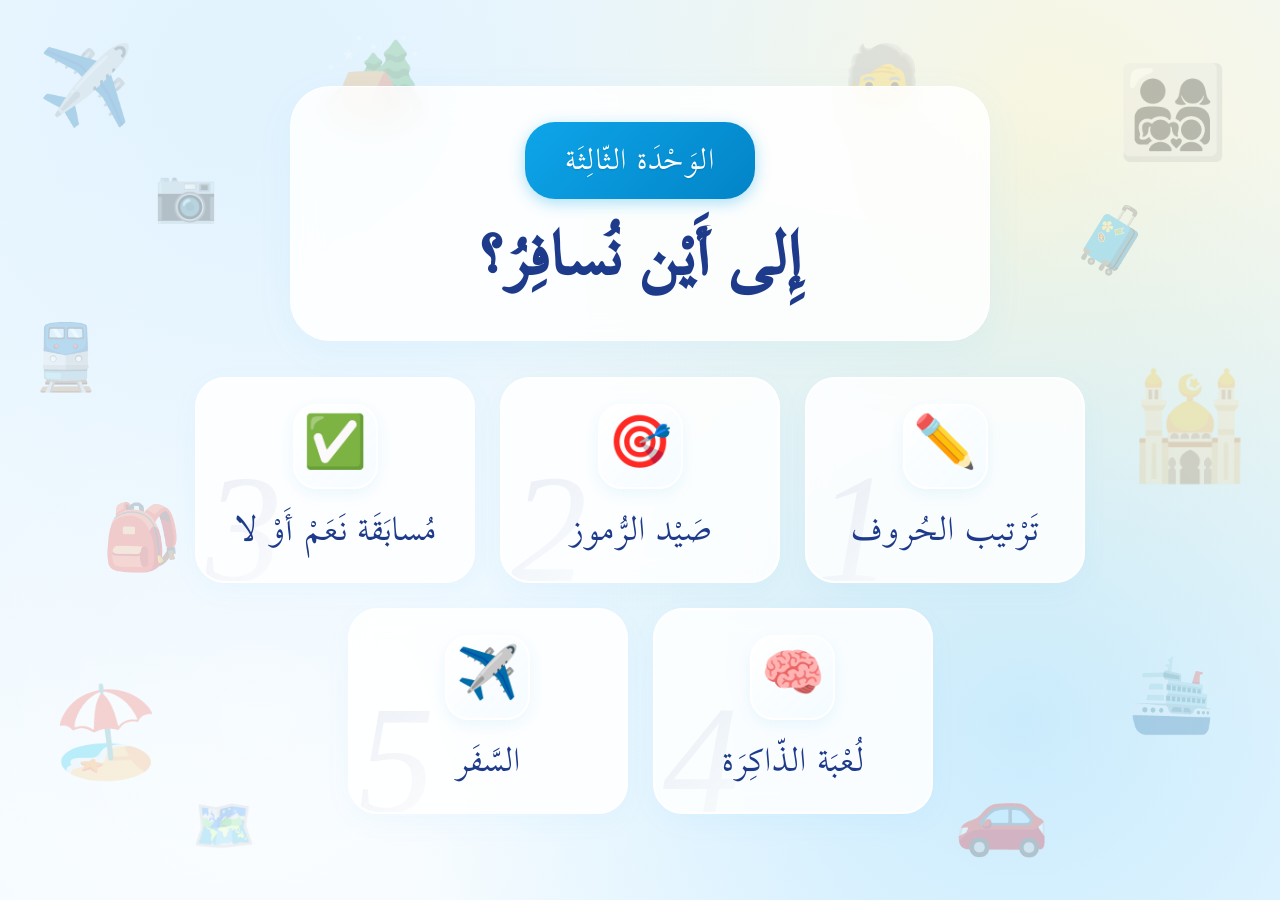
==== index.html @ 49204152 "Add files via upload" ====
<!DOCTYPE html>
<html lang="ar" dir="rtl">
<head>
    <meta charset="UTF-8">
    <meta name="viewport" content="width=device-width, initial-scale=1.0, maximum-scale=1.0, user-scalable=no">
    <title>إِلى أَيْن نُسافِرُ؟ - أَلْعاب</title>
    <style>
        @font-face { 
            font-family: 'Arakom'; 
            src: url('arakom.ttf') format('truetype'); 
        }
        
        :root {
            --primary: #1e3a8a; 
            --secondary: #0ea5e9; 
            --accent: #f59e0b; 
            --text-main: #1e293b;
        }

        * { 
            box-sizing: border-box; 
            margin: 0;
            padding: 0;
        }

        /* SEYAHAT KONSEPTİ */
        body {
            font-family: 'Arakom', 'Segoe UI', Tahoma, sans-serif; 
            background-color: #f0f9ff;
            background-image: 
                radial-gradient(circle at 20% 10%, rgba(224, 242, 254, 0.9) 0%, transparent 60%),
                radial-gradient(circle at 80% 80%, rgba(186, 230, 253, 0.7) 0%, transparent 50%),
                radial-gradient(circle at 80% 20%, rgba(254, 243, 199, 0.6) 0%, transparent 50%), 
                radial-gradient(circle at 20% 80%, rgba(255, 255, 255, 0.8) 0%, transparent 50%);
            background-attachment: fixed;
            color: var(--text-main); 
            min-height: 100vh; 
            display: flex;
            flex-direction: column; 
            align-items: center; 
            justify-content: center; 
            padding: 2vh 2vw; /* Boşluklar mobilde daha dar olması için kısıldı */
            overflow-x: hidden; 
            position: relative;
        }

        /* --- ARKA PLAN SAYDAM EMOJİLER (KENARLARA İTİLDİ VE DAHA GÖRÜNÜR YAPILDI) --- */
        .floating-emojis {
            position: fixed;
            top: 0; left: 0; 
            width: 100vw; height: 100vh;
            pointer-events: none; 
            z-index: -2;
            overflow: hidden;
        }

        .floating-emojis span {
            position: absolute;
            opacity: 0.25; 
            animation: float ease-in-out infinite alternate;
        }

        @keyframes float {
            0% { transform: translateY(0) rotate(0deg) scale(1); }
            100% { transform: translateY(-25px) rotate(12deg) scale(1.05); }
        }

        /* Agresif küçülen seyahat emojileri */
        .em-1 { top: 4%; left: 3%; font-size: clamp(2.5rem, 6vw, 5rem); animation-duration: 12s; animation-delay: 0s; } /* Uçak */
        .em-2 { top: 6%; right: 4%; font-size: clamp(3rem, 7vw, 6rem); animation-duration: 15s; animation-delay: -2s; } /* Aile */
        .em-3 { top: 35%; left: 2%; font-size: clamp(2rem, 5vw, 4.5rem); animation-duration: 14s; animation-delay: -5s; } /* Tren */
        .em-4 { top: 40%; right: 2%; font-size: clamp(3.5rem, 8vw, 6.5rem); animation-duration: 18s; animation-delay: -3s; } /* Cami/Mekan */
        .em-5 { top: 75%; left: 4%; font-size: clamp(3rem, 7vw, 5.5rem); animation-duration: 13s; animation-delay: -7s; } /* Plaj */
        .em-6 { top: 72%; right: 5%; font-size: clamp(2.5rem, 6vw, 4.5rem); animation-duration: 16s; animation-delay: -1s; } /* Gemi */
        .em-7 { top: 18%; left: 12%; font-size: clamp(1.8rem, 4vw, 3.5rem); animation-duration: 11s; animation-delay: -4s; } /* Kamera */
        .em-8 { top: 22%; right: 10%; font-size: clamp(2rem, 5vw, 4rem); animation-duration: 17s; animation-delay: -6s; } /* Valiz */
        .em-9 { top: 88%; left: 15%; font-size: clamp(1.8rem, 4vw, 3.5rem); animation-duration: 14s; animation-delay: -2s; } /* Harita */
        .em-10 { top: 85%; right: 18%; font-size: clamp(2.5rem, 6vw, 5rem); animation-duration: 19s; animation-delay: -8s; } /* Araba */
        .em-11 { top: 3%; left: 25%; font-size: clamp(3rem, 7vw, 5.5rem); animation-duration: 15s; animation-delay: -3s; } /* Dağ/Kamp */
        .em-12 { top: 4%; right: 28%; font-size: clamp(2rem, 5vw, 4.5rem); animation-duration: 12s; animation-delay: -9s; } /* Dede/Nine */
        .em-13 { top: 55%; left: 8%; font-size: clamp(2rem, 5vw, 4rem); animation-duration: 16s; animation-delay: -5s; } /* Sırt Çantası */

        .main-container {
            width: 100%;
            max-width: 950px; /* 3 kartın rahat sığması için 850'den 950'ye çıkarıldı */
            display: flex;
            flex-direction: column;
            align-items: center;
            gap: clamp(15px, 4vh, 45px);
            z-index: 10;
        }

        .header { 
            text-align: center; 
            background: rgba(255, 255, 255, 0.85); 
            backdrop-filter: blur(15px);
            -webkit-backdrop-filter: blur(15px);
            padding: clamp(15px, 4vw, 35px) clamp(15px, 6vw, 60px);
            border-radius: 40px;
            border: 1px solid rgba(255, 255, 255, 0.9);
            box-shadow: 0 10px 40px rgba(14, 165, 233, 0.05);
            width: 100%;
            max-width: 700px;
            position: relative;
        }

        /* --- BÜYÜTÜLMÜŞ ÜNİTE ROZETİ --- */
        .unit-badge {
            display: inline-block;
            background: linear-gradient(135deg, var(--secondary), #0284c7);
            color: white;
            padding: clamp(8px, 2vw, 12px) clamp(20px, 5vw, 40px); /* Daha dolgun */
            border-radius: 30px;
            font-size: clamp(1.4rem, 4vw, 2.2rem); /* Çok daha büyük font */
            font-weight: normal;
            margin-bottom: 15px;
            box-shadow: 0 4px 15px rgba(14, 165, 233, 0.35);
            letter-spacing: 0.5px;
            text-shadow: 0 1px 2px rgba(0,0,0,0.1);
        }

        .header h1 { 
            font-size: clamp(1.8rem, 7vw, 4.5rem); /* Minimum boyut agresif küçültüldü */
            color: var(--primary); 
            line-height: 1.2;
            margin-bottom: 5px;
        }

        .header p { 
            color: var(--text-main); 
            font-size: clamp(0.9rem, 4vw, 1.6rem); 
            opacity: 0.8;
        }

        /* Kartlar İçin Agresif Esnek Izgara */
        .grid-container {
            display: flex;
            flex-wrap: wrap; 
            justify-content: center; 
            align-items: stretch;
            width: 100%;
            gap: clamp(10px, 3vw, 25px); /* Mobilde kartlar arası boşluk kısıldı */
        }

        .game-card {
            position: relative;
            overflow: hidden; 
            background: rgba(255, 255, 255, 0.85); 
            backdrop-filter: blur(12px);
            -webkit-backdrop-filter: blur(12px);
            border: 2px solid rgba(255, 255, 255, 1);
            border-radius: clamp(20px, 4vw, 30px); 
            padding: clamp(10px, 4vw, 25px); 
            text-align: center;
            text-decoration: none; 
            color: var(--primary); 
            display: flex;
            flex-direction: column; 
            align-items: center;
            justify-content: center;
            box-shadow: 0 8px 30px rgba(14, 165, 233, 0.04);
            transition: all 0.4s cubic-bezier(0.25, 0.8, 0.25, 1);
            
            /* --- YENİ EKLENEN/DEĞİŞEN KISIM --- */
            flex: 0 0 30%; /* Kartların esnemesini durdurup ilk satıra tam 3 adet sığdırır */
            max-width: 280px; /* Kartın aşırı büyümesini engeller */
            min-width: 200px; /* Kartın aşırı küçülmesini engeller */
            /* --------------------------------- */

            min-height: clamp(120px, 18vh, 190px);
            z-index: 1;
        }

        .game-card::before {
            content: attr(data-num);
            position: absolute;
            bottom: -5%;
            left: 3%; 
            font-size: clamp(4rem, 12vw, 10rem); /* Dev rakamlar mobilde hızla küçülür */
            font-family: 'Georgia', 'Times New Roman', serif;
            font-style: italic;
            font-weight: 500;
            background: linear-gradient(135deg, rgba(30, 58, 138, 0.08), rgba(30, 58, 138, 0.01));
            -webkit-background-clip: text;
            -webkit-text-fill-color: transparent;
            z-index: -1; 
            line-height: 0.8;
            pointer-events: none;
            transition: all 0.5s ease;
        }

        .game-card:hover { 
            transform: translateY(-10px) scale(1.02); 
            background: rgba(255, 255, 255, 1);
            box-shadow: 0 15px 40px rgba(14, 165, 233, 0.15);
            border-color: rgba(14, 165, 233, 0.4);
        }

        .game-card:hover::before {
            transform: translateY(-15px) scale(1.05) rotate(-5deg);
            background: linear-gradient(135deg, rgba(14, 165, 233, 0.2), rgba(14, 165, 233, 0.05));
            -webkit-background-clip: text;
            -webkit-text-fill-color: transparent;
        }

        .icon-circle {
            width: clamp(45px, 10vw, 85px); /* Mobilde ikon kutusu iyice küçülür */
            height: clamp(45px, 10vw, 85px); 
            background: linear-gradient(135deg, rgba(255,255,255,0.9), rgba(240, 249, 255, 0.6));
            border: 2px solid rgba(255,255,255,1);
            border-radius: clamp(15px, 4vw, 24px); 
            display: flex; 
            align-items: center;
            justify-content: center; 
            margin-bottom: clamp(8px, 2vw, 15px); 
            font-size: clamp(1.6rem, 5vw, 3.2rem); /* İkon boyutu agresif küçülür */
            box-shadow: 0 5px 15px rgba(14, 165, 233, 0.08);
            transition: transform 0.4s cubic-bezier(0.34, 1.56, 0.64, 1);
        }

        .game-card:hover .icon-circle {
            transform: scale(1.15) rotate(8deg);
            background: rgba(255, 255, 255, 1);
            border-color: var(--secondary);
        }

        .game-card h2 { 
            font-size: clamp(0.95rem, 8vw, 2.5rem); /* Mobilde başlık daha hızlı küçülür */
            font-weight: normal;
            line-height: 1.3;
        }

        /* MOBİL EKRANLAR */
        @media (max-width: 768px) {
            .game-card { 
                flex-basis: calc(50% - 10px);
            }
            .game-card::before {
                bottom: -8%;
            }
        }

        /* ÇOK DAR EKRANLAR */
        @media (max-width: 400px) {
            .game-card {
                flex-basis: 100%;
                max-width: 100%;
                min-height: 80px;
                flex-direction: row; 
                gap: 12px;
                padding: 12px 15px;
                justify-content: flex-start;
                text-align: right;
            }
            .icon-circle {
                margin-bottom: 0;
                flex-shrink: 0;
                width: 45px;
                height: 45px;
                font-size: 1.5rem;
                border-radius: 14px;
            }
            .game-card h2 {
                margin-top: 0;
                font-size: 1rem;
            }
            .game-card::before {
                left: 5%;
                bottom: -25%;
                font-size: 4.5rem;
            }
        }
    </style>
</head>
<body>

    <!-- Arka Plan Saydam Emojiler -->
    <div class="floating-emojis">
        <span class="em-1">✈️</span>
        <span class="em-2">👨‍👩‍👧‍👦</span>
        <span class="em-3">🚆</span>
        <span class="em-4">🕌</span>
        <span class="em-5">🏖️</span>
        <span class="em-6">🛳️</span>
        <span class="em-7">📷</span>
        <span class="em-8">🧳</span>
        <span class="em-9">🗺️</span>
        <span class="em-10">🚗</span>
        <span class="em-11">🏕️</span>
        <span class="em-12">🧓</span>
        <span class="em-13">🎒</span>
    </div>

    <div class="main-container">
        <div class="header">
            <span class="unit-badge">الوَحْدَة الثّالِثَة</span>
            <h1>إِلى أَيْن نُسافِرُ؟</h1>
        </div>

        <div class="grid-container">

            <a href="yaz.html" class="game-card" data-num="1">
                <div class="icon-circle">✏️</div>
                <h2> تَرْتيب الحُروف</h2>
            </a>

            <a href="kelime.html" class="game-card" data-num="2">
                <div class="icon-circle">🎯</div>
                <h2>صَيْد الرُّموز</h2>
            </a>


            <a href="evethayir.html" class="game-card" data-num="3">
                <div class="icon-circle">✅</div>
                <h2>مُسابَقَة نَعَمْ أَوْ لا</h2>
             </a>

             <a href="hafizakarti.html" class="game-card" data-num="4">
                <div class="icon-circle">🧠</div>
                <h2>لُعْبَة الذّاكِرَة</h2>
            </a>

             <a href="seyahat.html" class="game-card" data-num="5">
                <div class="icon-circle">✈️</div>
                <h2>السَّفَر</h2>
            </a>

        </div>
    </div>

</body>
</html>
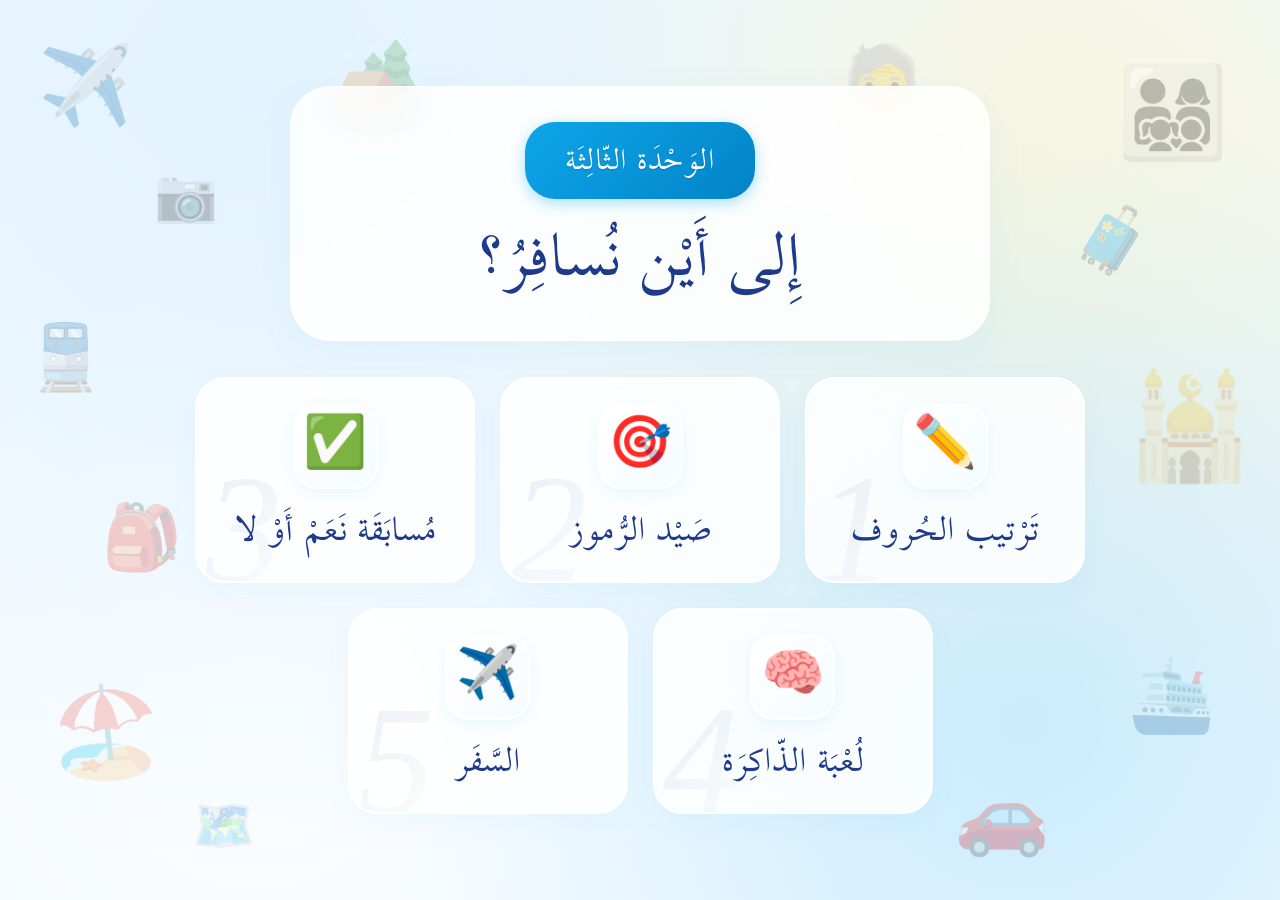
==== commit bd281607: "Add files via upload" ====
--- a/index.html
+++ b/index.html
@@ -5,6 +5,8 @@
     <meta name="viewport" content="width=device-width, initial-scale=1.0, maximum-scale=1.0, user-scalable=no">
     <title>إِلى أَيْن نُسافِرُ؟ - أَلْعاب</title>
     <style>
+    h1, h2, h3, h4, h5, h6, strong, b { font-weight: normal !important; }
+
         @font-face { 
             font-family: 'Arakom'; 
             src: url('arakom.ttf') format('truetype'); 
@@ -179,7 +181,7 @@
             font-size: clamp(4rem, 12vw, 10rem); /* Dev rakamlar mobilde hızla küçülür */
             font-family: 'Georgia', 'Times New Roman', serif;
             font-style: italic;
-            font-weight: 500;
+            font-weight: normal;
             background: linear-gradient(135deg, rgba(30, 58, 138, 0.08), rgba(30, 58, 138, 0.01));
             -webkit-background-clip: text;
             -webkit-text-fill-color: transparent;
@@ -270,9 +272,61 @@
                 font-size: 4.5rem;
             }
         }
+    
+        /* --- CİHAZ DÖNDÜRME UYARISI VE MOBİL YATAY KLAVYE DESTEĞİ --- */
+        #rotate-message {
+            display: none; 
+            position: fixed;
+            top: 0; left: 0; width: 100%; height: 100%;
+            background-color: #2c3e50; 
+            z-index: 99999; 
+            flex-direction: column;
+            align-items: center; justify-content: center;
+            color: white; text-align: center;
+        }
+        .phone-animation {
+            width: 60px; height: 100px;
+            border: 4px solid white; border-radius: 10px;
+            animation: rotate-phone 2s infinite ease-in-out;
+            margin-bottom: 20px; position: relative;
+        }
+        .phone-animation::before {
+            content: ''; position: absolute;
+            top: 10px; left: 50%; transform: translateX(-50%);
+            width: 20%; height: 4px; background: white; border-radius: 2px;
+        }
+        @keyframes rotate-phone {
+            0% { transform: rotate(0deg); opacity: 1; }
+            25% { transform: rotate(90deg); opacity: 1; }
+            70% { transform: rotate(90deg); opacity: 1; }
+            100% { transform: rotate(90deg); opacity: 0; }
+        }
+        .rotate-text { font-size: 2.5rem; font-family: 'Arakom', Tahoma, sans-serif; }
+
+        @media only screen and (max-width: 900px) and (orientation: portrait) {
+            /* #rotate-message { display: flex !important; } */
+        }
+
+        @media screen and (max-height: 500px) {
+            body {
+                overflow-y: auto !important;
+                height: auto !important;
+                min-height: 100vh;
+                align-items: flex-start;
+                padding-top: 15px; padding-bottom: 15px;
+            }
+        }
+
     </style>
 </head>
 <body>
+
+    <!-- CİHAZ DÖNDÜRME UYARISI (TÜM OYUNLAR ORTAK) -->
+    <div id="rotate-message">
+        <div class="phone-animation"></div>
+        <div class="rotate-text">يُرْجى تَدْوير الجِهاز</div> 
+    </div>
+
 
     <!-- Arka Plan Saydam Emojiler -->
     <div class="floating-emojis">
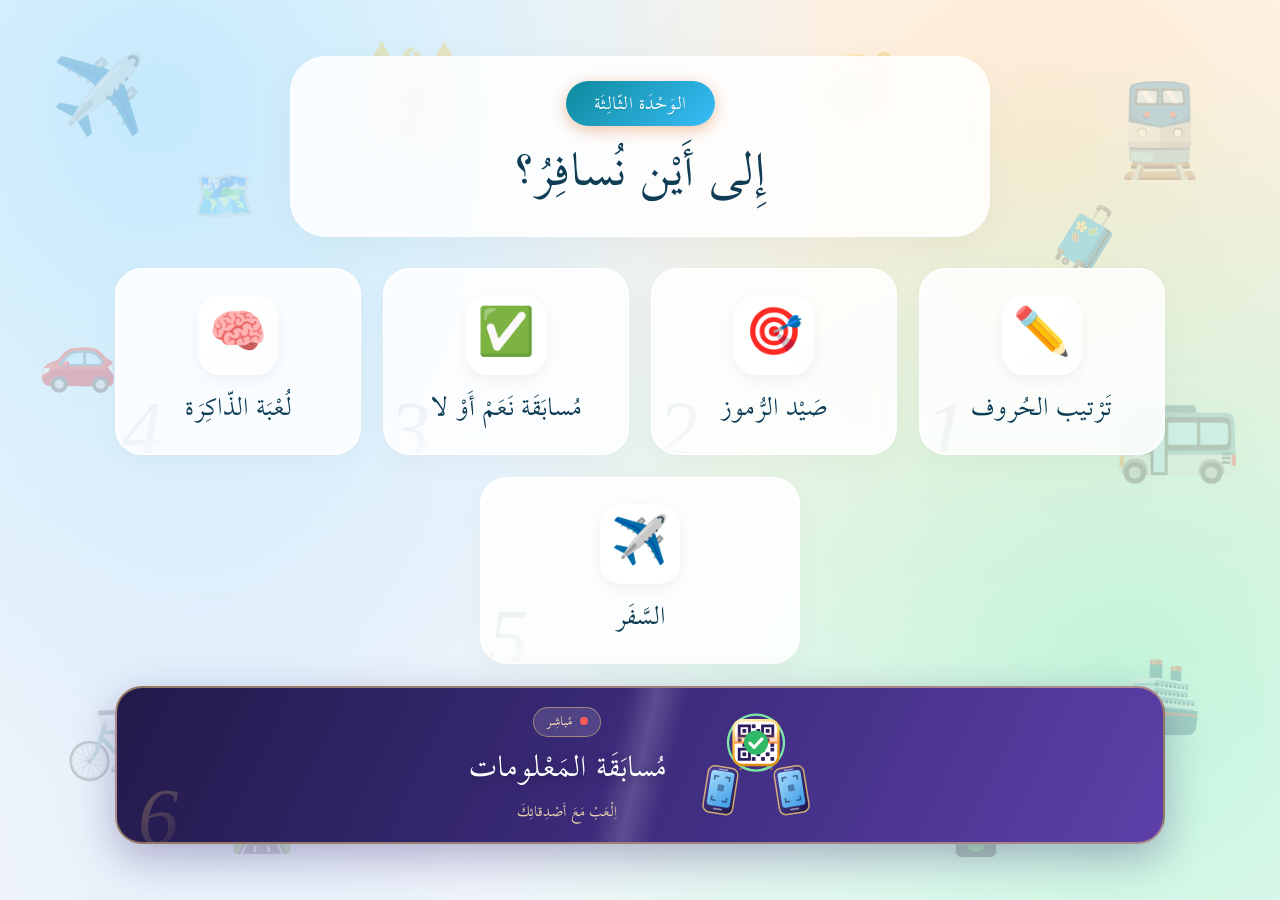
==== commit c6ec4f58: "Add files via upload" ====
--- a/index.html
+++ b/index.html
@@ -13,10 +13,10 @@
         }
         
         :root {
-            --primary: #1e3a8a; 
-            --secondary: #0ea5e9; 
-            --accent: #f59e0b; 
-            --text-main: #1e293b;
+            --primary: #0f3d56;
+            --secondary: #0e8a9c;
+            --accent: #f0803c;
+            --text-main: #22384a;
         }
 
         * { 
@@ -25,18 +25,18 @@
             padding: 0;
         }
 
-        /* SEYAHAT KONSEPTİ */
+        /* SEYAHAT KONSEPTİ: Gökyüzü, Deniz ve Yol Tonları */
         body {
             font-family: 'Arakom', 'Segoe UI', Tahoma, sans-serif; 
-            background-color: #f0f9ff;
+            background-color: #fdfbfb;
             background-image: 
-                radial-gradient(circle at 20% 10%, rgba(224, 242, 254, 0.9) 0%, transparent 60%),
-                radial-gradient(circle at 80% 80%, rgba(186, 230, 253, 0.7) 0%, transparent 50%),
-                radial-gradient(circle at 80% 20%, rgba(254, 243, 199, 0.6) 0%, transparent 50%), 
-                radial-gradient(circle at 20% 80%, rgba(255, 255, 255, 0.8) 0%, transparent 50%);
+                radial-gradient(circle at 12% 12%, rgba(186, 230, 253, 0.85) 0%, transparent 50%), /* Gökyüzü */
+                radial-gradient(circle at 88% 78%, rgba(167, 243, 208, 0.7) 0%, transparent 50%),  /* Deniz */
+                radial-gradient(circle at 82% 18%, rgba(254, 226, 190, 0.7) 0%, transparent 50%),  /* Yol/Kum */
+                radial-gradient(circle at 18% 88%, rgba(224, 236, 250, 0.85) 0%, transparent 50%); /* Bulut */
             background-attachment: fixed;
             color: var(--text-main); 
-            min-height: 100vh; 
+            min-height: 100dvh; 
             display: flex;
             flex-direction: column; 
             align-items: center; 
@@ -46,11 +46,11 @@
             position: relative;
         }
 
-        /* --- ARKA PLAN SAYDAM EMOJİLER (KENARLARA İTİLDİ VE DAHA GÖRÜNÜR YAPILDI) --- */
+        /* --- ARKA PLAN SAYDAM EMOJİLER (SEYAHAT KONSEPTİ) --- */
         .floating-emojis {
             position: fixed;
             top: 0; left: 0; 
-            width: 100vw; height: 100vh;
+            width: 100vw; height: 100dvh;
             pointer-events: none; 
             z-index: -2;
             overflow: hidden;
@@ -64,43 +64,42 @@
 
         @keyframes float {
             0% { transform: translateY(0) rotate(0deg) scale(1); }
-            100% { transform: translateY(-25px) rotate(12deg) scale(1.05); }
-        }
-
-        /* Agresif küçülen seyahat emojileri */
-        .em-1 { top: 4%; left: 3%; font-size: clamp(2.5rem, 6vw, 5rem); animation-duration: 12s; animation-delay: 0s; } /* Uçak */
-        .em-2 { top: 6%; right: 4%; font-size: clamp(3rem, 7vw, 6rem); animation-duration: 15s; animation-delay: -2s; } /* Aile */
-        .em-3 { top: 35%; left: 2%; font-size: clamp(2rem, 5vw, 4.5rem); animation-duration: 14s; animation-delay: -5s; } /* Tren */
-        .em-4 { top: 40%; right: 2%; font-size: clamp(3.5rem, 8vw, 6.5rem); animation-duration: 18s; animation-delay: -3s; } /* Cami/Mekan */
-        .em-5 { top: 75%; left: 4%; font-size: clamp(3rem, 7vw, 5.5rem); animation-duration: 13s; animation-delay: -7s; } /* Plaj */
-        .em-6 { top: 72%; right: 5%; font-size: clamp(2.5rem, 6vw, 4.5rem); animation-duration: 16s; animation-delay: -1s; } /* Gemi */
-        .em-7 { top: 18%; left: 12%; font-size: clamp(1.8rem, 4vw, 3.5rem); animation-duration: 11s; animation-delay: -4s; } /* Kamera */
-        .em-8 { top: 22%; right: 10%; font-size: clamp(2rem, 5vw, 4rem); animation-duration: 17s; animation-delay: -6s; } /* Valiz */
-        .em-9 { top: 88%; left: 15%; font-size: clamp(1.8rem, 4vw, 3.5rem); animation-duration: 14s; animation-delay: -2s; } /* Harita */
-        .em-10 { top: 85%; right: 18%; font-size: clamp(2.5rem, 6vw, 5rem); animation-duration: 19s; animation-delay: -8s; } /* Araba */
-        .em-11 { top: 3%; left: 25%; font-size: clamp(3rem, 7vw, 5.5rem); animation-duration: 15s; animation-delay: -3s; } /* Dağ/Kamp */
-        .em-12 { top: 4%; right: 28%; font-size: clamp(2rem, 5vw, 4.5rem); animation-duration: 12s; animation-delay: -9s; } /* Dede/Nine */
-        .em-13 { top: 55%; left: 8%; font-size: clamp(2rem, 5vw, 4rem); animation-duration: 16s; animation-delay: -5s; } /* Sırt Çantası */
+            100% { transform: translateY(-20px) rotate(10deg) scale(1.05); }
+        }
+
+        /* Agresif küçülen saydam emojiler */
+        .em-1 { top: 5%; left: 4%; font-size: clamp(2.5rem, 6vw, 5rem); animation-duration: 12s; animation-delay: 0s; } /* Uçak */
+        .em-2 { top: 8%; right: 5%; font-size: clamp(3rem, 7vw, 6rem); animation-duration: 15s; animation-delay: -2s; } /* Tren */
+        .em-3 { top: 35%; left: 3%; font-size: clamp(2rem, 5vw, 4.5rem); animation-duration: 14s; animation-delay: -5s; } /* Araba */
+        .em-4 { top: 40%; right: 3%; font-size: clamp(3.5rem, 8vw, 6.5rem); animation-duration: 18s; animation-delay: -3s; } /* Otobüs */
+        .em-5 { top: 75%; left: 5%; font-size: clamp(3rem, 7vw, 5.5rem); animation-duration: 13s; animation-delay: -7s; } /* Bisiklet */
+        .em-6 { top: 72%; right: 6%; font-size: clamp(2.5rem, 6vw, 4.5rem); animation-duration: 16s; animation-delay: -1s; } /* Gemi */
+        .em-7 { top: 18%; left: 15%; font-size: clamp(1.8rem, 4vw, 3.5rem); animation-duration: 11s; animation-delay: -4s; } /* Harita */
+        .em-8 { top: 22%; right: 12%; font-size: clamp(2rem, 5vw, 4rem); animation-duration: 17s; animation-delay: -6s; } /* Bavul */
+        .em-9 { top: 88%; left: 18%; font-size: clamp(1.8rem, 4vw, 3.5rem); animation-duration: 14s; animation-delay: -2s; } /* Yol */
+        .em-10 { top: 85%; right: 20%; font-size: clamp(2.5rem, 6vw, 5rem); animation-duration: 19s; animation-delay: -8s; } /* Trafik ışığı */
+        .em-11 { top: 4%; left: 28%; font-size: clamp(3rem, 7vw, 5.5rem); animation-duration: 15s; animation-delay: -3s; } /* Cami */
+        .em-12 { top: 5%; right: 30%; font-size: clamp(2rem, 5vw, 4.5rem); animation-duration: 12s; animation-delay: -9s; } /* Pusula */
 
         .main-container {
             width: 100%;
-            max-width: 950px; /* 3 kartın rahat sığması için 850'den 950'ye çıkarıldı */
+            max-width: 1050px;
             display: flex;
             flex-direction: column;
             align-items: center;
-            gap: clamp(15px, 4vh, 45px);
+            gap: clamp(8px, 3.5vh, 34px);
             z-index: 10;
         }
 
         .header { 
             text-align: center; 
-            background: rgba(255, 255, 255, 0.85); 
+            background: rgba(255, 255, 255, 0.85);
             backdrop-filter: blur(15px);
             -webkit-backdrop-filter: blur(15px);
-            padding: clamp(15px, 4vw, 35px) clamp(15px, 6vw, 60px);
-            border-radius: 40px;
+            padding: clamp(10px, 2.7vh, 26px) clamp(15px, 6vw, 60px);
+            border-radius: clamp(22px, 4vh, 36px);
             border: 1px solid rgba(255, 255, 255, 0.9);
-            box-shadow: 0 10px 40px rgba(14, 165, 233, 0.05);
+            box-shadow: 0 10px 40px rgba(0, 0, 0, 0.04);
             width: 100%;
             max-width: 700px;
             position: relative;
@@ -109,20 +108,20 @@
         /* --- BÜYÜTÜLMÜŞ ÜNİTE ROZETİ --- */
         .unit-badge {
             display: inline-block;
-            background: linear-gradient(135deg, var(--secondary), #0284c7);
+            background: linear-gradient(135deg, #0e8a9c 0%, #38bdf8 100%);
             color: white;
-            padding: clamp(8px, 2vw, 12px) clamp(20px, 5vw, 40px); /* Daha dolgun */
-            border-radius: 30px;
-            font-size: clamp(1.4rem, 4vw, 2.2rem); /* Çok daha büyük font */
+            padding: clamp(3px, 0.8vh, 7px) clamp(14px, 3.2vw, 28px);
+            border-radius: 999px;
+            font-size: clamp(0.8rem, 2.5vh, 1.3rem);
             font-weight: normal;
-            margin-bottom: 15px;
-            box-shadow: 0 4px 15px rgba(14, 165, 233, 0.35);
+            margin-bottom: clamp(5px, 1.5vh, 14px);
+            box-shadow: 0 4px 15px rgba(211, 84, 0, 0.35);
             letter-spacing: 0.5px;
             text-shadow: 0 1px 2px rgba(0,0,0,0.1);
         }
 
         .header h1 { 
-            font-size: clamp(1.8rem, 7vw, 4.5rem); /* Minimum boyut agresif küçültüldü */
+            font-size: clamp(1.35rem, min(6.6vw, 6.2vh), 3.6rem);
             color: var(--primary); 
             line-height: 1.2;
             margin-bottom: 5px;
@@ -141,18 +140,18 @@
             justify-content: center; 
             align-items: stretch;
             width: 100%;
-            gap: clamp(10px, 3vw, 25px); /* Mobilde kartlar arası boşluk kısıldı */
+            gap: clamp(7px, 2.4vh, 22px);
         }
 
         .game-card {
             position: relative;
             overflow: hidden; 
-            background: rgba(255, 255, 255, 0.85); 
+            background: rgba(255, 255, 255, 0.85);
             backdrop-filter: blur(12px);
             -webkit-backdrop-filter: blur(12px);
             border: 2px solid rgba(255, 255, 255, 1);
-            border-radius: clamp(20px, 4vw, 30px); 
-            padding: clamp(10px, 4vw, 25px); 
+            border-radius: clamp(16px, 3vh, 28px);
+            padding: clamp(8px, 2.3vh, 20px) clamp(8px, 2vw, 18px);
             text-align: center;
             text-decoration: none; 
             color: var(--primary); 
@@ -160,16 +159,13 @@
             flex-direction: column; 
             align-items: center;
             justify-content: center;
-            box-shadow: 0 8px 30px rgba(14, 165, 233, 0.04);
+            box-shadow: 0 8px 30px rgba(0, 0, 0, 0.03);
             transition: all 0.4s cubic-bezier(0.25, 0.8, 0.25, 1);
             
-            /* --- YENİ EKLENEN/DEĞİŞEN KISIM --- */
-            flex: 0 0 30%; /* Kartların esnemesini durdurup ilk satıra tam 3 adet sığdırır */
-            max-width: 280px; /* Kartın aşırı büyümesini engeller */
-            min-width: 200px; /* Kartın aşırı küçülmesini engeller */
-            /* --------------------------------- */
-
-            min-height: clamp(120px, 18vh, 190px);
+            flex: 1 1 calc(25% - 25px);
+            max-width: 320px;
+            min-width: clamp(120px, 22%, 220px); /* 4 kart yan yana sığabilmesi için küçültüldü */
+            min-height: clamp(74px, 20.8vh, 190px);
             z-index: 1;
         }
 
@@ -177,12 +173,12 @@
             content: attr(data-num);
             position: absolute;
             bottom: -5%;
-            left: 3%; 
-            font-size: clamp(4rem, 12vw, 10rem); /* Dev rakamlar mobilde hızla küçülür */
+            left: 2%; 
+            font-size: clamp(2.6rem, 9vh, 8rem);
             font-family: 'Georgia', 'Times New Roman', serif;
             font-style: italic;
-            font-weight: normal;
-            background: linear-gradient(135deg, rgba(30, 58, 138, 0.08), rgba(30, 58, 138, 0.01));
+            font-weight: 400;
+            background: linear-gradient(135deg, rgba(44, 62, 80, 0.08), rgba(44, 62, 80, 0.01));
             -webkit-background-clip: text;
             -webkit-text-fill-color: transparent;
             z-index: -1; 
@@ -194,155 +190,339 @@
         .game-card:hover { 
             transform: translateY(-10px) scale(1.02); 
             background: rgba(255, 255, 255, 1);
-            box-shadow: 0 15px 40px rgba(14, 165, 233, 0.15);
-            border-color: rgba(14, 165, 233, 0.4);
+            box-shadow: 0 15px 40px rgba(14, 138, 156, 0.15);
+            border-color: rgba(14, 138, 156, 0.4);
         }
 
         .game-card:hover::before {
             transform: translateY(-15px) scale(1.05) rotate(-5deg);
-            background: linear-gradient(135deg, rgba(14, 165, 233, 0.2), rgba(14, 165, 233, 0.05));
+            background: linear-gradient(135deg, rgba(14, 138, 156, 0.2), rgba(14, 138, 156, 0.05));
             -webkit-background-clip: text;
             -webkit-text-fill-color: transparent;
         }
 
         .icon-circle {
-            width: clamp(45px, 10vw, 85px); /* Mobilde ikon kutusu iyice küçülür */
-            height: clamp(45px, 10vw, 85px); 
-            background: linear-gradient(135deg, rgba(255,255,255,0.9), rgba(240, 249, 255, 0.6));
+            width: clamp(34px, 9.9vh, 80px);
+            height: clamp(34px, 9.9vh, 80px);
+            background: linear-gradient(135deg, rgba(255,255,255,0.9), rgba(255,255,255,0.5));
             border: 2px solid rgba(255,255,255,1);
-            border-radius: clamp(15px, 4vw, 24px); 
+            border-radius: clamp(11px, 2.6vh, 22px);
             display: flex; 
             align-items: center;
             justify-content: center; 
-            margin-bottom: clamp(8px, 2vw, 15px); 
-            font-size: clamp(1.6rem, 5vw, 3.2rem); /* İkon boyutu agresif küçülür */
-            box-shadow: 0 5px 15px rgba(14, 165, 233, 0.08);
+            margin-bottom: clamp(4px, 1.5vh, 13px);
+            font-size: clamp(1.15rem, 5.2vh, 2.9rem);
+            box-shadow: 0 5px 15px rgba(0,0,0,0.05);
             transition: transform 0.4s cubic-bezier(0.34, 1.56, 0.64, 1);
         }
 
         .game-card:hover .icon-circle {
             transform: scale(1.15) rotate(8deg);
             background: rgba(255, 255, 255, 1);
-            border-color: var(--secondary);
+            border-color: var(--accent);
         }
 
         .game-card h2 { 
-            font-size: clamp(0.95rem, 8vw, 2.5rem); /* Mobilde başlık daha hızlı küçülür */
+            font-size: clamp(0.8rem, min(3.6vh, 3.4vw), 1.9rem);
             font-weight: normal;
             line-height: 1.3;
         }
 
         /* MOBİL EKRANLAR */
         @media (max-width: 768px) {
-            .game-card { 
+            .game-card {
                 flex-basis: calc(50% - 10px);
+                min-height: clamp(66px, 13vh, 150px);
+                padding: clamp(7px, 1.2vh, 16px) clamp(8px, 2.5vw, 16px);
             }
             .game-card::before {
                 bottom: -8%;
             }
-        }
-
-        /* ÇOK DAR EKRANLAR */
+            .icon-circle {
+                width: clamp(30px, 6.5vh, 62px);
+                height: clamp(30px, 6.5vh, 62px);
+                margin-bottom: clamp(3px, 1vh, 10px);
+                font-size: clamp(1rem, 3.4vh, 2rem);
+            }
+            .game-card h2 { font-size: clamp(0.78rem, min(2.2vh, 4.5vw), 1.4rem); }
+            .header { padding: clamp(8px, 1.8vh, 20px) clamp(12px, 5vw, 40px); }
+            .unit-badge { margin-bottom: clamp(4px, 1.2vh, 11px); }
+            .main-container { gap: clamp(7px, 2.5vh, 24px); }
+            .grid-container { gap: clamp(6px, 1.6vh, 16px); }
+            .quiz-card { min-height: clamp(58px, 13.5vh, 120px);
+                         padding: clamp(7px, 1.4vh, 16px) clamp(12px, 4vw, 30px); }
+            .quiz-ikon { width: clamp(40px, 11vh, 86px); height: clamp(40px, 11vh, 86px); }
+        }
+
+        /* ÇOK DAR EKRANLAR (400px altı) */
         @media (max-width: 400px) {
             .game-card {
-                flex-basis: 100%;
-                max-width: 100%;
-                min-height: 80px;
-                flex-direction: row; 
-                gap: 12px;
-                padding: 12px 15px;
-                justify-content: flex-start;
-                text-align: right;
-            }
-            .icon-circle {
-                margin-bottom: 0;
-                flex-shrink: 0;
-                width: 45px;
-                height: 45px;
-                font-size: 1.5rem;
-                border-radius: 14px;
-            }
-            .game-card h2 {
-                margin-top: 0;
-                font-size: 1rem;
-            }
+                flex-basis: calc(50% - 5px);
+                border-radius: 16px;
+            }
+            .icon-circle { border-radius: 12px; }
             .game-card::before {
                 left: 5%;
-                bottom: -25%;
-                font-size: 4.5rem;
-            }
+                bottom: -12%;
+                font-size: 3.2rem;
+            }
+            .grid-container { gap: 8px; }
         }
     
-        /* --- CİHAZ DÖNDÜRME UYARISI VE MOBİL YATAY KLAVYE DESTEĞİ --- */
-        #rotate-message {
-            display: none; 
-            position: fixed;
-            top: 0; left: 0; width: 100%; height: 100%;
-            background-color: #2c3e50; 
-            z-index: 99999; 
+    
+        /* ==================================================================
+           OZEL KART - CANLI BILGI YARISMASI
+           Diger kartlar cam beyazi ve emoji ikonlu; bu kart kasten farkli:
+           kendi satirini bastan sona kaplar, koyu mor gradyan zemin ve altin
+           cerceve kullanir, ikon yerine animasyonlu SVG kupa tasir.
+           Tum animasyonlar salt gorseldir; en altta "hareketi azalt" sistem
+           ayari icin kapatma blogu vardir.
+           ================================================================== */
+        .quiz-card {
+            flex: 1 1 100%;
+            max-width: 100%;
+            min-width: 0;
+            min-height: clamp(66px, 18.8vh, 158px);
+            flex-direction: row;
+            justify-content: center;
+            gap: clamp(10px, 3.5vw, 34px);
+            padding: clamp(8px, 2.1vh, 20px) clamp(14px, 4vw, 42px);
+            background: linear-gradient(115deg, #221a4a 0%, #3a2a78 46%, #5c40a8 100%);
+            border: 2px solid rgba(255, 214, 120, 0.5);
+            box-shadow: 0 14px 40px rgba(50, 35, 110, 0.32);
+            color: #fff;
+            overflow: hidden;
+        }
+
+        /* Dev rakam: beyaz kartlarda gri, burada altin tonunda */
+        .quiz-card::before {
+            background: linear-gradient(135deg, rgba(255, 215, 120, 0.30), rgba(255, 215, 120, 0.03));
+            -webkit-background-clip: text;
+            background-clip: text;
+            -webkit-text-fill-color: transparent;
+        }
+
+        /* Kartin uzerinden yavasca gecen isik seridi */
+        .quiz-card::after {
+            content: "";
+            position: absolute;
+            top: -60%;
+            bottom: -60%;
+            width: 60px;
+            background: linear-gradient(90deg, transparent, rgba(255,255,255,0.16), transparent);
+            transform: rotate(14deg);
+            animation: quizSerit 6.5s ease-in-out infinite;
+            pointer-events: none;
+            z-index: 0;
+        }
+        @keyframes quizSerit {
+            0%        { left: -20%; opacity: 0; }
+            12%       { opacity: 1; }
+            55%       { opacity: 1; }
+            70%, 100% { left: 110%; opacity: 0; }
+        }
+
+        .quiz-card:hover {
+            background: linear-gradient(115deg, #2a1f5c 0%, #45318d 46%, #6c4cc4 100%);
+            border-color: rgba(255, 214, 120, 0.95);
+            box-shadow: 0 20px 50px rgba(50, 35, 110, 0.45);
+        }
+
+        .quiz-ikon {
+            flex-shrink: 0;
+            width: clamp(46px, 14vh, 112px);
+            height: clamp(46px, 14vh, 112px);
+            z-index: 1;
+        }
+        .quiz-ikon svg { width: 100%; height: 100%; display: block; overflow: visible; }
+
+        .quiz-yazi {
+            display: flex;
             flex-direction: column;
-            align-items: center; justify-content: center;
-            color: white; text-align: center;
-        }
-        .phone-animation {
-            width: 60px; height: 100px;
-            border: 4px solid white; border-radius: 10px;
-            animation: rotate-phone 2s infinite ease-in-out;
-            margin-bottom: 20px; position: relative;
-        }
-        .phone-animation::before {
-            content: ''; position: absolute;
-            top: 10px; left: 50%; transform: translateX(-50%);
-            width: 20%; height: 4px; background: white; border-radius: 2px;
-        }
-        @keyframes rotate-phone {
-            0% { transform: rotate(0deg); opacity: 1; }
-            25% { transform: rotate(90deg); opacity: 1; }
-            70% { transform: rotate(90deg); opacity: 1; }
-            100% { transform: rotate(90deg); opacity: 0; }
-        }
-        .rotate-text { font-size: 2.5rem; font-family: 'Arakom', Tahoma, sans-serif; }
-
-        @media only screen and (max-width: 900px) and (orientation: portrait) {
-            /* #rotate-message { display: flex !important; } */
-        }
-
-        @media screen and (max-height: 500px) {
-            body {
-                overflow-y: auto !important;
-                height: auto !important;
-                min-height: 100vh;
-                align-items: flex-start;
-                padding-top: 15px; padding-bottom: 15px;
-            }
-        }
-
-    </style>
+            align-items: center;
+            gap: clamp(4px, 1vw, 9px);
+            z-index: 1;
+        }
+        .quiz-card h2 {
+            color: #fff;
+            font-size: clamp(0.95rem, min(4.3vh, 4.2vw), 2.2rem);
+            line-height: 1.25;
+            text-shadow: 0 2px 10px rgba(0,0,0,0.25);
+        }
+        .quiz-alt {
+            font-size: clamp(0.65rem, min(2.1vh, 2.4vw), 1.05rem);
+            color: rgba(255, 231, 178, 0.9);
+        }
+
+        /* "Canli" rozeti: kirmizi nokta disa dogru nabiz atar */
+        .quiz-rozet {
+            display: inline-flex;
+            align-items: center;
+            gap: 8px;
+            background: rgba(255, 255, 255, 0.13);
+            border: 1px solid rgba(255, 214, 120, 0.45);
+            border-radius: 999px;
+            padding: 2px 12px 3px;
+            font-size: clamp(0.6rem, min(1.9vh, 2.2vw), 0.95rem);
+            color: #FFE7B2;
+        }
+        .quiz-nokta {
+            width: 8px; height: 8px;
+            border-radius: 50%;
+            background: #FF5A5A;
+            animation: quizNabiz 1.8s ease-out infinite;
+        }
+        @keyframes quizNabiz {
+            0%   { box-shadow: 0 0 0 0 rgba(255, 90, 90, 0.75); }
+            70%  { box-shadow: 0 0 0 9px rgba(255, 90, 90, 0); }
+            100% { box-shadow: 0 0 0 0 rgba(255, 90, 90, 0); }
+        }
+
+        /* --- "Iki telefon karekoda baglaniyor" hareketleri ---
+           4 saniyelik dongu: karekod hafifce nefes alir, uzerinden turuncu
+           tarama cizgisi gecer, iki telefondan altin noktalar kareye dogru
+           akar, sonunda yesil onay halkasi ve tik belirir. */
+        .q-qr { transform-box: fill-box; transform-origin: center;
+                animation: qrNefes 4s ease-in-out infinite; }
+        @keyframes qrNefes {
+            0%, 100% { transform: scale(1); }
+            44%      { transform: scale(1.06); }
+            60%      { transform: scale(1); }
+        }
+
+        .q-tarama { animation: qrTara 4s cubic-bezier(.5, 0, .5, 1) infinite; }
+        @keyframes qrTara {
+            0%        { transform: translateY(-26px); opacity: 0; }
+            10%       { opacity: 0.95; }
+            42%       { transform: translateY(26px);  opacity: 0.95; }
+            50%, 100% { transform: translateY(26px);  opacity: 0; }
+        }
+
+        .q-halka { transform-box: fill-box; transform-origin: center;
+                   animation: qrHalka 4s ease-out infinite; }
+        @keyframes qrHalka {
+            0%, 46%   { opacity: 0;    transform: scale(0.7); }
+            56%       { opacity: 0.85; }
+            82%, 100% { opacity: 0;    transform: scale(1.25); }
+        }
+
+        .q-onay { transform-box: fill-box; transform-origin: center;
+                  animation: qrOnay 4s ease-out infinite; }
+        @keyframes qrOnay {
+            0%, 48%  { opacity: 0; transform: scale(0.4); }
+            58%      { opacity: 1; transform: scale(1.12); }
+            66%, 86% { opacity: 1; transform: scale(1); }
+            100%     { opacity: 0; transform: scale(1); }
+        }
+
+        /* telefonlar yavasca nefes alir gibi inip kalkar */
+        .q-tel   { animation: qrTelSalin 4s ease-in-out infinite; }
+        .q-tel-b { animation-delay: 0.55s; }
+        @keyframes qrTelSalin {
+            0%, 100% { transform: translateY(0); }
+            50%      { transform: translateY(-3px); }
+        }
+
+        /* telefondan kareye akan veri noktalari */
+        .q-nok { opacity: 0; }
+        .q-ns  { animation: qrAkisSol 2s ease-in-out infinite; }
+        .q-ng  { animation: qrAkisSag 2s ease-in-out infinite; }
+        .q-n2  { animation-delay: 0.4s; }
+        .q-n3  { animation-delay: 0.8s; }
+        @keyframes qrAkisSol {
+            0%   { transform: translate(0, 0);       opacity: 0; }
+            18%  { opacity: 1; }
+            72%  { opacity: 1; }
+            100% { transform: translate(10px, -7px); opacity: 0; }
+        }
+        @keyframes qrAkisSag {
+            0%   { transform: translate(0, 0);        opacity: 0; }
+            18%  { opacity: 1; }
+            72%  { opacity: 1; }
+            100% { transform: translate(-10px, -7px); opacity: 0; }
+        }
+
+        /* kesikli baglanti izi kareye dogru kayar */
+        .q-iz { animation: qrIz 1.6s linear infinite; }
+        @keyframes qrIz { to { stroke-dashoffset: -12; } }
+
+        @media (max-width: 400px) {
+            .quiz-card {
+                gap: 10px;
+                padding: 8px 12px;
+                min-height: clamp(58px, 12vh, 100px);
+            }
+            .quiz-card h2 { font-size: clamp(0.9rem, 2.6vh, 1.15rem); }
+        }
+
+        /* Cok basik ekranlar (yatay tutulan telefon): sekiz kart yine de
+           tek ekrana sigsin diye butun dikey olculer bir kademe daha kisilir.
+           Diger sorgulardan sonra geldigi icin sira geregi ustun gelir. */
+        @media (max-height: 470px) {
+            body { padding: 1vh 2vw; }
+            .main-container { gap: clamp(6px, 2vh, 16px); }
+            .header { padding: clamp(6px, 1.6vh, 14px) clamp(12px, 5vw, 40px); }
+            .unit-badge {
+                font-size: clamp(0.7rem, 2.2vh, 1rem);
+                margin-bottom: clamp(3px, 1vh, 8px);
+            }
+            .header h1 { font-size: clamp(1.1rem, min(5vw, 5.4vh), 2rem); }
+            .game-card {
+                min-height: clamp(58px, 18vh, 90px);
+                padding: clamp(5px, 1.6vh, 12px) clamp(6px, 1.6vw, 12px);
+            }
+            .icon-circle {
+                width: clamp(26px, 8vh, 44px);
+                height: clamp(26px, 8vh, 44px);
+                margin-bottom: clamp(2px, 1vh, 6px);
+                font-size: clamp(0.9rem, 4.4vh, 1.6rem);
+            }
+            .game-card h2 { font-size: clamp(0.72rem, min(3.2vh, 3vw), 1.1rem); }
+            .game-card::before { font-size: clamp(2rem, 7vh, 4rem); }
+            .grid-container { gap: clamp(5px, 1.8vh, 12px); }
+            .quiz-card {
+                min-height: clamp(50px, 16vh, 84px);
+                padding: clamp(5px, 1.5vh, 12px) clamp(10px, 3vw, 26px);
+            }
+            .quiz-ikon { width: clamp(34px, 12vh, 66px); height: clamp(34px, 12vh, 66px); }
+        }
+
+        /* Kullanici sistem ayarinda hareketi azaltmissa kart sabit dursun */
+        @media (prefers-reduced-motion: reduce) {
+            .quiz-card::after, .quiz-nokta, .q-qr, .q-tarama, .q-halka,
+            .q-onay, .q-tel, .q-nok, .q-iz { animation: none; }
+            .q-tarama { opacity: 0; }
+            .q-halka  { opacity: 0.45; transform: none; }
+            .q-onay   { opacity: 1;    transform: none; }
+            .q-nok    { opacity: 0.9;  transform: none; }
+        }
+
+</style>
+
+    
+
+    
 </head>
 <body>
 
-    <!-- CİHAZ DÖNDÜRME UYARISI (TÜM OYUNLAR ORTAK) -->
-    <div id="rotate-message">
-        <div class="phone-animation"></div>
-        <div class="rotate-text">يُرْجى تَدْوير الجِهاز</div> 
+    
+ 
     </div>
 
 
-    <!-- Arka Plan Saydam Emojiler -->
     <div class="floating-emojis">
         <span class="em-1">✈️</span>
-        <span class="em-2">👨‍👩‍👧‍👦</span>
-        <span class="em-3">🚆</span>
-        <span class="em-4">🕌</span>
-        <span class="em-5">🏖️</span>
-        <span class="em-6">🛳️</span>
-        <span class="em-7">📷</span>
+        <span class="em-2">🚆</span>
+        <span class="em-3">🚗</span>
+        <span class="em-4">🚌</span>
+        <span class="em-5">🚲</span>
+        <span class="em-6">🚢</span>
+        <span class="em-7">🗺️</span>
         <span class="em-8">🧳</span>
-        <span class="em-9">🗺️</span>
-        <span class="em-10">🚗</span>
-        <span class="em-11">🏕️</span>
-        <span class="em-12">🧓</span>
-        <span class="em-13">🎒</span>
+        <span class="em-9">🛣️</span>
+        <span class="em-10">🚦</span>
+        <span class="em-11">🕌</span>
+        <span class="em-12">🧭</span>
     </div>
 
     <div class="main-container">
@@ -355,7 +535,7 @@
 
             <a href="yaz.html" class="game-card" data-num="1">
                 <div class="icon-circle">✏️</div>
-                <h2> تَرْتيب الحُروف</h2>
+                <h2>تَرْتيب الحُروف</h2>
             </a>
 
             <a href="kelime.html" class="game-card" data-num="2">
@@ -363,22 +543,176 @@
                 <h2>صَيْد الرُّموز</h2>
             </a>
 
-
             <a href="evethayir.html" class="game-card" data-num="3">
                 <div class="icon-circle">✅</div>
                 <h2>مُسابَقَة نَعَمْ أَوْ لا</h2>
-             </a>
-
-             <a href="hafizakarti.html" class="game-card" data-num="4">
+            </a>
+
+            <a href="hafizakarti.html" class="game-card" data-num="4">
                 <div class="icon-circle">🧠</div>
                 <h2>لُعْبَة الذّاكِرَة</h2>
             </a>
 
-             <a href="seyahat.html" class="game-card" data-num="5">
+            <a href="seyahat.html" class="game-card" data-num="5">
                 <div class="icon-circle">✈️</div>
                 <h2>السَّفَر</h2>
             </a>
 
+            <!-- Canlı bilgi yarışması (Firebase). Öğretmen odayı kurar,
+                 öğrenciler karekodla ya da bağlantıyla katılır. İnternet gerekir. -->
+            <a href="bilgiyarismasi.html" class="game-card quiz-card" data-num="6">
+                <div class="quiz-ikon">
+                    <!-- İki telefon ortadaki karekoda bağlanmaya çalışır:
+                         karekod nefes alır, turuncu tarama çizgisi üzerinden geçer,
+                         telefonlardan altın veri noktaları kareye doğru akar ve
+                         döngünün sonunda yeşil onay halkası ile tik belirir. -->
+                    <svg viewBox="0 0 120 120" role="img" aria-label="رَمْزُ الاِسْتِجابَةِ">
+                        <defs>
+                            <linearGradient id="qAltin" x1="0" y1="0" x2="0.3" y2="1">
+                                <stop offset="0%"   stop-color="#FFF0C2"/>
+                                <stop offset="45%"  stop-color="#FFC94A"/>
+                                <stop offset="100%" stop-color="#DE8F0E"/>
+                            </linearGradient>
+                            <linearGradient id="qGovde" x1="0" y1="0" x2="1" y2="1">
+                                <stop offset="0%"   stop-color="#54429f"/>
+                                <stop offset="100%" stop-color="#1e1746"/>
+                            </linearGradient>
+                            <linearGradient id="qEkran" x1="0" y1="0" x2="0.6" y2="1">
+                                <stop offset="0%"   stop-color="#a9deff"/>
+                                <stop offset="100%" stop-color="#4aa3e8"/>
+                            </linearGradient>
+                            <linearGradient id="qTaraGr" x1="0" y1="0" x2="0" y2="1">
+                                <stop offset="0%"   stop-color="#FF8A3D" stop-opacity="0"/>
+                                <stop offset="100%" stop-color="#FF8A3D" stop-opacity="0.45"/>
+                            </linearGradient>
+                            <clipPath id="qKirp">
+                                <rect x="36" y="12" width="48" height="48" rx="9"/>
+                            </clipPath>
+                        </defs>
+
+                        <!-- baglanti kuruldugunda disa acilan halka -->
+                        <circle class="q-halka" cx="60" cy="36" r="30"
+                                fill="none" stroke="#7CE7A8" stroke-width="2.5"/>
+
+                        <!-- kesikli baglanti izleri -->
+                        <g class="q-iz" stroke="url(#qAltin)" stroke-width="1.6"
+                           stroke-linecap="round" stroke-dasharray="1.5 4.5" opacity="0.55">
+                            <line x1="38" y1="68" x2="48" y2="61"/>
+                            <line x1="82" y1="68" x2="72" y2="61"/>
+                        </g>
+
+                        <!-- KAREKOD -->
+                        <g class="q-qr">
+                            <rect x="36" y="12" width="48" height="48" rx="9"
+                                  fill="#ffffff" stroke="url(#qAltin)" stroke-width="2.6"/>
+                            <!-- uc kose isareti (halka + ic kare) -->
+                            <path fill="#2b1c5e" fill-rule="evenodd"
+                                  d="M40.5,16.5 h14 v14 h-14 Z M43.5,19.5 h8 v8 h-8 Z
+                                     M65.5,16.5 h14 v14 h-14 Z M68.5,19.5 h8 v8 h-8 Z
+                                     M40.5,41.5 h14 v14 h-14 Z M43.5,44.5 h8 v8 h-8 Z"/>
+                            <g fill="#2b1c5e">
+                                <rect x="45.5" y="21.5" width="4" height="4"/>
+                                <rect x="70.5" y="21.5" width="4" height="4"/>
+                                <rect x="45.5" y="46.5" width="4" height="4"/>
+                                <!-- veri kareleri -->
+                                <rect x="55.5" y="16.5" width="4" height="4"/>
+                                <rect x="60.5" y="21.5" width="4" height="4"/>
+                                <rect x="55.5" y="26.5" width="4" height="4"/>
+                                <rect x="60.5" y="26.5" width="4" height="4"/>
+                                <rect x="40.5" y="31.5" width="4" height="4"/>
+                                <rect x="50.5" y="31.5" width="4" height="4"/>
+                                <rect x="60.5" y="31.5" width="4" height="4"/>
+                                <rect x="70.5" y="31.5" width="4" height="4"/>
+                                <rect x="45.5" y="36.5" width="4" height="4"/>
+                                <rect x="55.5" y="36.5" width="4" height="4"/>
+                                <rect x="65.5" y="36.5" width="4" height="4"/>
+                                <rect x="75.5" y="36.5" width="4" height="4"/>
+                                <rect x="55.5" y="41.5" width="4" height="4"/>
+                                <rect x="65.5" y="41.5" width="4" height="4"/>
+                                <rect x="75.5" y="41.5" width="4" height="4"/>
+                                <rect x="60.5" y="46.5" width="4" height="4"/>
+                                <rect x="70.5" y="46.5" width="4" height="4"/>
+                                <rect x="55.5" y="51.5" width="4" height="4"/>
+                                <rect x="65.5" y="51.5" width="4" height="4"/>
+                                <rect x="75.5" y="51.5" width="4" height="4"/>
+                            </g>
+                            <!-- kareye kirpilmis tarama cizgisi -->
+                            <g clip-path="url(#qKirp)">
+                                <g class="q-tarama">
+                                    <rect x="36" y="24" width="48" height="12" fill="url(#qTaraGr)"/>
+                                    <rect x="36" y="35" width="48" height="2" rx="1" fill="#FF8A3D"/>
+                                </g>
+                            </g>
+                        </g>
+
+                        <!-- SOL TELEFON -->
+                        <g transform="rotate(9 22 86)">
+                            <g class="q-tel">
+                                <rect x="6" y="62" width="32" height="50" rx="7"
+                                      fill="url(#qGovde)" stroke="#FFD678" stroke-width="1.6"
+                                      stroke-opacity="0.75"/>
+                                <rect x="9.5" y="66.5" width="25" height="38" rx="3.5" fill="url(#qEkran)"/>
+                                <rect x="17" y="64" width="10" height="1.8" rx="0.9" fill="#fff" opacity="0.45"/>
+                                <rect x="17" y="106.5" width="10" height="2" rx="1" fill="#fff" opacity="0.45"/>
+                                <g fill="none" stroke="#22406b" stroke-width="1.8"
+                                   stroke-linecap="round" opacity="0.7">
+                                    <path d="M14,76 v-3.5 h4"/>
+                                    <path d="M30,76 v-3.5 h-4"/>
+                                    <path d="M14,95 v3.5 h4"/>
+                                    <path d="M30,95 v3.5 h-4"/>
+                                </g>
+                                <rect x="18.5" y="81" width="7" height="7" rx="1.4"
+                                      fill="#22406b" opacity="0.5"/>
+                            </g>
+                        </g>
+
+                        <!-- SAG TELEFON -->
+                        <g transform="rotate(-9 98 86)">
+                            <g class="q-tel q-tel-b">
+                                <rect x="82" y="62" width="32" height="50" rx="7"
+                                      fill="url(#qGovde)" stroke="#FFD678" stroke-width="1.6"
+                                      stroke-opacity="0.75"/>
+                                <rect x="85.5" y="66.5" width="25" height="38" rx="3.5" fill="url(#qEkran)"/>
+                                <rect x="93" y="64" width="10" height="1.8" rx="0.9" fill="#fff" opacity="0.45"/>
+                                <rect x="93" y="106.5" width="10" height="2" rx="1" fill="#fff" opacity="0.45"/>
+                                <g fill="none" stroke="#22406b" stroke-width="1.8"
+                                   stroke-linecap="round" opacity="0.7">
+                                    <path d="M90,76 v-3.5 h4"/>
+                                    <path d="M106,76 v-3.5 h-4"/>
+                                    <path d="M90,95 v3.5 h4"/>
+                                    <path d="M106,95 v3.5 h-4"/>
+                                </g>
+                                <rect x="94.5" y="81" width="7" height="7" rx="1.4"
+                                      fill="#22406b" opacity="0.5"/>
+                            </g>
+                        </g>
+
+                        <!-- telefonlardan kareye akan veri noktalari -->
+                        <g fill="url(#qAltin)">
+                            <circle class="q-nok q-ns"      cx="38" cy="68" r="2.6"/>
+                            <circle class="q-nok q-ns q-n2" cx="38" cy="68" r="2.1"/>
+                            <circle class="q-nok q-ns q-n3" cx="38" cy="68" r="1.7"/>
+                            <circle class="q-nok q-ng"      cx="82" cy="68" r="2.6"/>
+                            <circle class="q-nok q-ng q-n2" cx="82" cy="68" r="2.1"/>
+                            <circle class="q-nok q-ng q-n3" cx="82" cy="68" r="1.7"/>
+                        </g>
+
+                        <!-- baglandi onayi -->
+                        <g class="q-onay">
+                            <circle cx="60" cy="36" r="13" fill="#2FB865"/>
+                            <path d="M53.5,36.5 l4.5,4.5 l8.5,-9" fill="none" stroke="#fff"
+                                  stroke-width="3.4" stroke-linecap="round" stroke-linejoin="round"/>
+                        </g>
+                    </svg>
+                </div>
+                <div class="quiz-yazi">
+                    <span class="quiz-rozet"><i class="quiz-nokta"></i>مُباشِر</span>
+                    <h2>مُسابَقَة المَعْلومات</h2>
+                    <span class="quiz-alt">اِلْعَبْ مَعَ أَصْدِقائِكَ</span>
+                </div>
+            </a>
+
+           
         </div>
     </div>
 
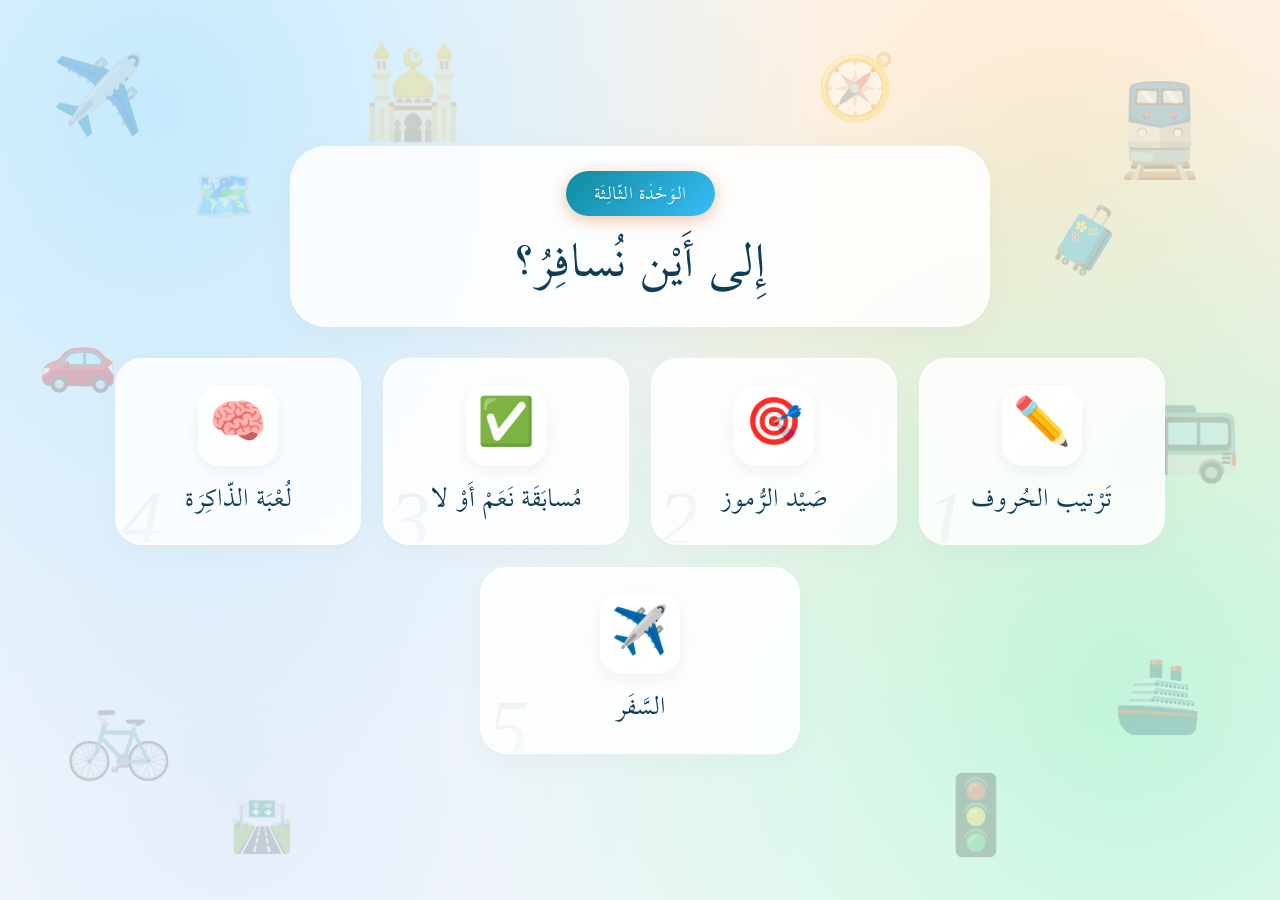
==== commit 9be3e4fe: "Add files via upload" ====
--- a/index.html
+++ b/index.html
@@ -504,8 +504,6 @@
     
 </head>
 <body>
-
-    
  
     </div>
 
@@ -557,161 +555,6 @@
                 <div class="icon-circle">✈️</div>
                 <h2>السَّفَر</h2>
             </a>
-
-            <!-- Canlı bilgi yarışması (Firebase). Öğretmen odayı kurar,
-                 öğrenciler karekodla ya da bağlantıyla katılır. İnternet gerekir. -->
-            <a href="bilgiyarismasi.html" class="game-card quiz-card" data-num="6">
-                <div class="quiz-ikon">
-                    <!-- İki telefon ortadaki karekoda bağlanmaya çalışır:
-                         karekod nefes alır, turuncu tarama çizgisi üzerinden geçer,
-                         telefonlardan altın veri noktaları kareye doğru akar ve
-                         döngünün sonunda yeşil onay halkası ile tik belirir. -->
-                    <svg viewBox="0 0 120 120" role="img" aria-label="رَمْزُ الاِسْتِجابَةِ">
-                        <defs>
-                            <linearGradient id="qAltin" x1="0" y1="0" x2="0.3" y2="1">
-                                <stop offset="0%"   stop-color="#FFF0C2"/>
-                                <stop offset="45%"  stop-color="#FFC94A"/>
-                                <stop offset="100%" stop-color="#DE8F0E"/>
-                            </linearGradient>
-                            <linearGradient id="qGovde" x1="0" y1="0" x2="1" y2="1">
-                                <stop offset="0%"   stop-color="#54429f"/>
-                                <stop offset="100%" stop-color="#1e1746"/>
-                            </linearGradient>
-                            <linearGradient id="qEkran" x1="0" y1="0" x2="0.6" y2="1">
-                                <stop offset="0%"   stop-color="#a9deff"/>
-                                <stop offset="100%" stop-color="#4aa3e8"/>
-                            </linearGradient>
-                            <linearGradient id="qTaraGr" x1="0" y1="0" x2="0" y2="1">
-                                <stop offset="0%"   stop-color="#FF8A3D" stop-opacity="0"/>
-                                <stop offset="100%" stop-color="#FF8A3D" stop-opacity="0.45"/>
-                            </linearGradient>
-                            <clipPath id="qKirp">
-                                <rect x="36" y="12" width="48" height="48" rx="9"/>
-                            </clipPath>
-                        </defs>
-
-                        <!-- baglanti kuruldugunda disa acilan halka -->
-                        <circle class="q-halka" cx="60" cy="36" r="30"
-                                fill="none" stroke="#7CE7A8" stroke-width="2.5"/>
-
-                        <!-- kesikli baglanti izleri -->
-                        <g class="q-iz" stroke="url(#qAltin)" stroke-width="1.6"
-                           stroke-linecap="round" stroke-dasharray="1.5 4.5" opacity="0.55">
-                            <line x1="38" y1="68" x2="48" y2="61"/>
-                            <line x1="82" y1="68" x2="72" y2="61"/>
-                        </g>
-
-                        <!-- KAREKOD -->
-                        <g class="q-qr">
-                            <rect x="36" y="12" width="48" height="48" rx="9"
-                                  fill="#ffffff" stroke="url(#qAltin)" stroke-width="2.6"/>
-                            <!-- uc kose isareti (halka + ic kare) -->
-                            <path fill="#2b1c5e" fill-rule="evenodd"
-                                  d="M40.5,16.5 h14 v14 h-14 Z M43.5,19.5 h8 v8 h-8 Z
-                                     M65.5,16.5 h14 v14 h-14 Z M68.5,19.5 h8 v8 h-8 Z
-                                     M40.5,41.5 h14 v14 h-14 Z M43.5,44.5 h8 v8 h-8 Z"/>
-                            <g fill="#2b1c5e">
-                                <rect x="45.5" y="21.5" width="4" height="4"/>
-                                <rect x="70.5" y="21.5" width="4" height="4"/>
-                                <rect x="45.5" y="46.5" width="4" height="4"/>
-                                <!-- veri kareleri -->
-                                <rect x="55.5" y="16.5" width="4" height="4"/>
-                                <rect x="60.5" y="21.5" width="4" height="4"/>
-                                <rect x="55.5" y="26.5" width="4" height="4"/>
-                                <rect x="60.5" y="26.5" width="4" height="4"/>
-                                <rect x="40.5" y="31.5" width="4" height="4"/>
-                                <rect x="50.5" y="31.5" width="4" height="4"/>
-                                <rect x="60.5" y="31.5" width="4" height="4"/>
-                                <rect x="70.5" y="31.5" width="4" height="4"/>
-                                <rect x="45.5" y="36.5" width="4" height="4"/>
-                                <rect x="55.5" y="36.5" width="4" height="4"/>
-                                <rect x="65.5" y="36.5" width="4" height="4"/>
-                                <rect x="75.5" y="36.5" width="4" height="4"/>
-                                <rect x="55.5" y="41.5" width="4" height="4"/>
-                                <rect x="65.5" y="41.5" width="4" height="4"/>
-                                <rect x="75.5" y="41.5" width="4" height="4"/>
-                                <rect x="60.5" y="46.5" width="4" height="4"/>
-                                <rect x="70.5" y="46.5" width="4" height="4"/>
-                                <rect x="55.5" y="51.5" width="4" height="4"/>
-                                <rect x="65.5" y="51.5" width="4" height="4"/>
-                                <rect x="75.5" y="51.5" width="4" height="4"/>
-                            </g>
-                            <!-- kareye kirpilmis tarama cizgisi -->
-                            <g clip-path="url(#qKirp)">
-                                <g class="q-tarama">
-                                    <rect x="36" y="24" width="48" height="12" fill="url(#qTaraGr)"/>
-                                    <rect x="36" y="35" width="48" height="2" rx="1" fill="#FF8A3D"/>
-                                </g>
-                            </g>
-                        </g>
-
-                        <!-- SOL TELEFON -->
-                        <g transform="rotate(9 22 86)">
-                            <g class="q-tel">
-                                <rect x="6" y="62" width="32" height="50" rx="7"
-                                      fill="url(#qGovde)" stroke="#FFD678" stroke-width="1.6"
-                                      stroke-opacity="0.75"/>
-                                <rect x="9.5" y="66.5" width="25" height="38" rx="3.5" fill="url(#qEkran)"/>
-                                <rect x="17" y="64" width="10" height="1.8" rx="0.9" fill="#fff" opacity="0.45"/>
-                                <rect x="17" y="106.5" width="10" height="2" rx="1" fill="#fff" opacity="0.45"/>
-                                <g fill="none" stroke="#22406b" stroke-width="1.8"
-                                   stroke-linecap="round" opacity="0.7">
-                                    <path d="M14,76 v-3.5 h4"/>
-                                    <path d="M30,76 v-3.5 h-4"/>
-                                    <path d="M14,95 v3.5 h4"/>
-                                    <path d="M30,95 v3.5 h-4"/>
-                                </g>
-                                <rect x="18.5" y="81" width="7" height="7" rx="1.4"
-                                      fill="#22406b" opacity="0.5"/>
-                            </g>
-                        </g>
-
-                        <!-- SAG TELEFON -->
-                        <g transform="rotate(-9 98 86)">
-                            <g class="q-tel q-tel-b">
-                                <rect x="82" y="62" width="32" height="50" rx="7"
-                                      fill="url(#qGovde)" stroke="#FFD678" stroke-width="1.6"
-                                      stroke-opacity="0.75"/>
-                                <rect x="85.5" y="66.5" width="25" height="38" rx="3.5" fill="url(#qEkran)"/>
-                                <rect x="93" y="64" width="10" height="1.8" rx="0.9" fill="#fff" opacity="0.45"/>
-                                <rect x="93" y="106.5" width="10" height="2" rx="1" fill="#fff" opacity="0.45"/>
-                                <g fill="none" stroke="#22406b" stroke-width="1.8"
-                                   stroke-linecap="round" opacity="0.7">
-                                    <path d="M90,76 v-3.5 h4"/>
-                                    <path d="M106,76 v-3.5 h-4"/>
-                                    <path d="M90,95 v3.5 h4"/>
-                                    <path d="M106,95 v3.5 h-4"/>
-                                </g>
-                                <rect x="94.5" y="81" width="7" height="7" rx="1.4"
-                                      fill="#22406b" opacity="0.5"/>
-                            </g>
-                        </g>
-
-                        <!-- telefonlardan kareye akan veri noktalari -->
-                        <g fill="url(#qAltin)">
-                            <circle class="q-nok q-ns"      cx="38" cy="68" r="2.6"/>
-                            <circle class="q-nok q-ns q-n2" cx="38" cy="68" r="2.1"/>
-                            <circle class="q-nok q-ns q-n3" cx="38" cy="68" r="1.7"/>
-                            <circle class="q-nok q-ng"      cx="82" cy="68" r="2.6"/>
-                            <circle class="q-nok q-ng q-n2" cx="82" cy="68" r="2.1"/>
-                            <circle class="q-nok q-ng q-n3" cx="82" cy="68" r="1.7"/>
-                        </g>
-
-                        <!-- baglandi onayi -->
-                        <g class="q-onay">
-                            <circle cx="60" cy="36" r="13" fill="#2FB865"/>
-                            <path d="M53.5,36.5 l4.5,4.5 l8.5,-9" fill="none" stroke="#fff"
-                                  stroke-width="3.4" stroke-linecap="round" stroke-linejoin="round"/>
-                        </g>
-                    </svg>
-                </div>
-                <div class="quiz-yazi">
-                    <span class="quiz-rozet"><i class="quiz-nokta"></i>مُباشِر</span>
-                    <h2>مُسابَقَة المَعْلومات</h2>
-                    <span class="quiz-alt">اِلْعَبْ مَعَ أَصْدِقائِكَ</span>
-                </div>
-            </a>
-
            
         </div>
     </div>
